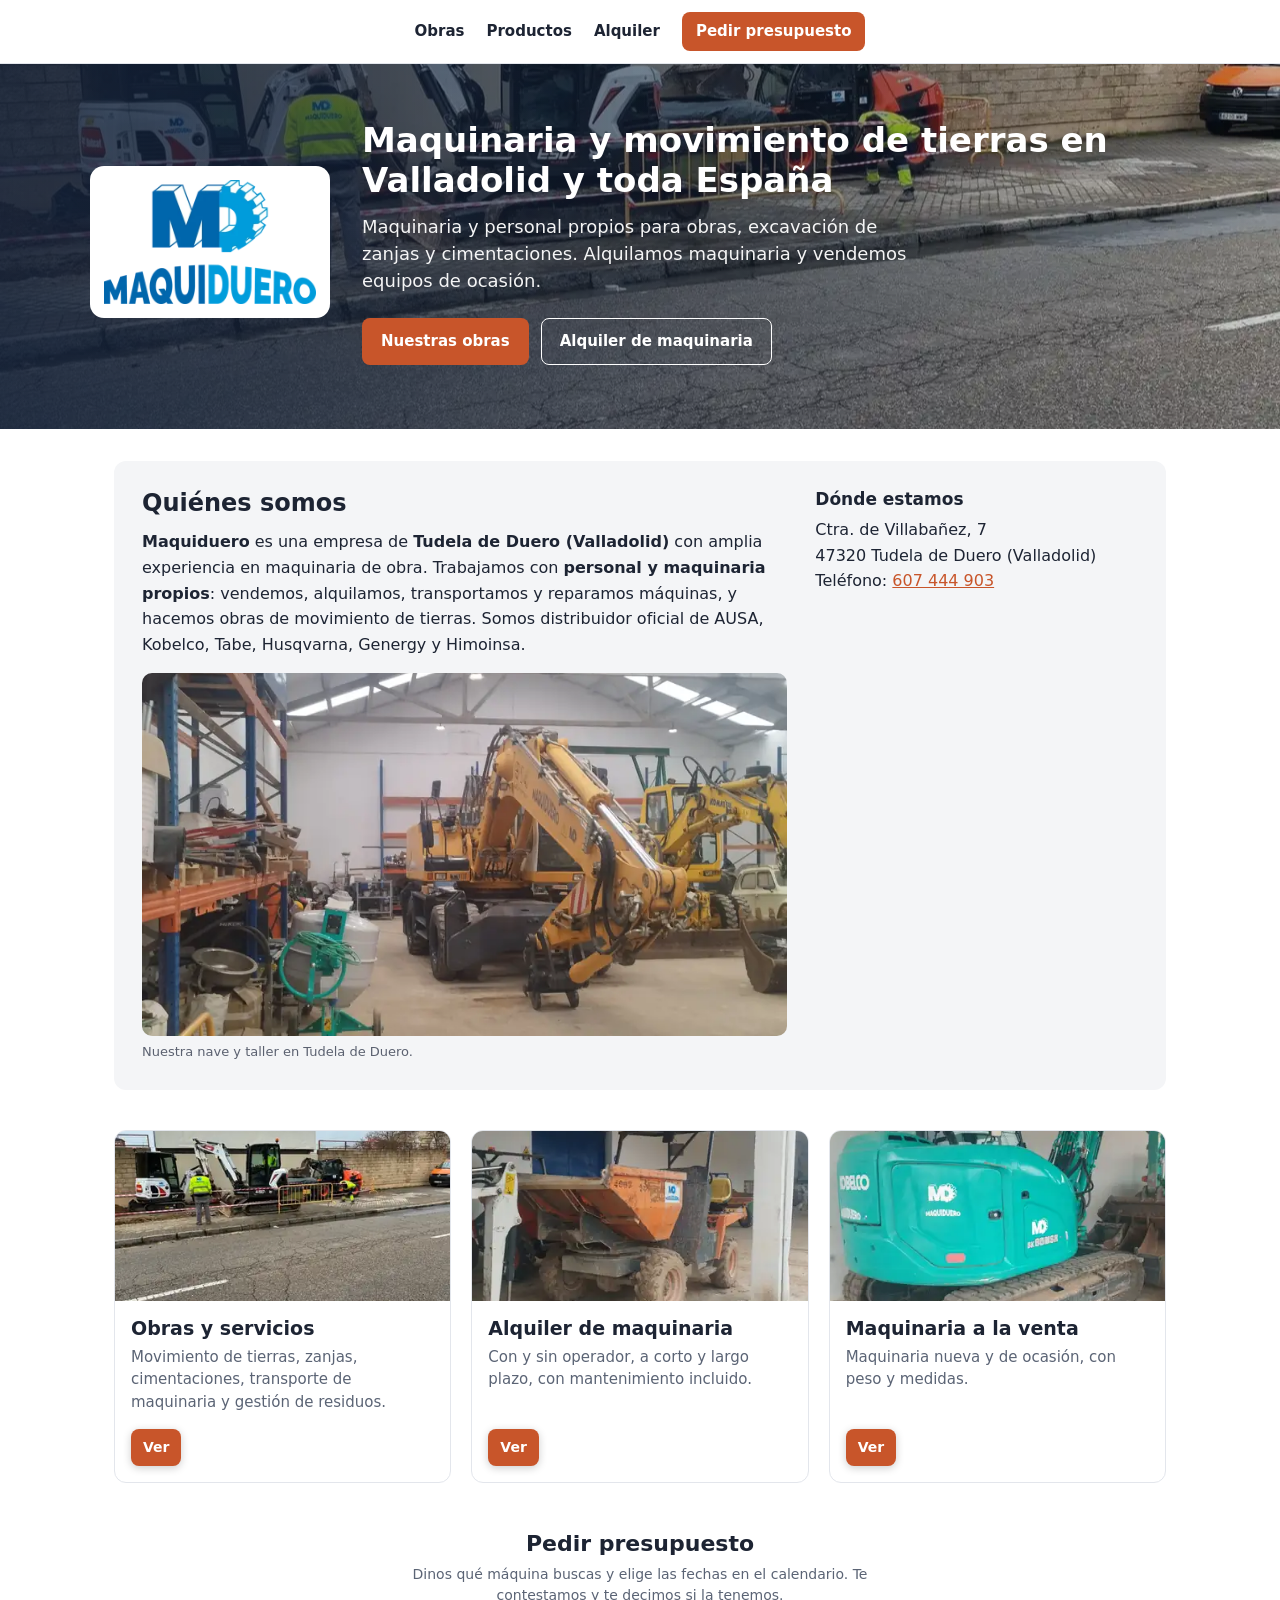
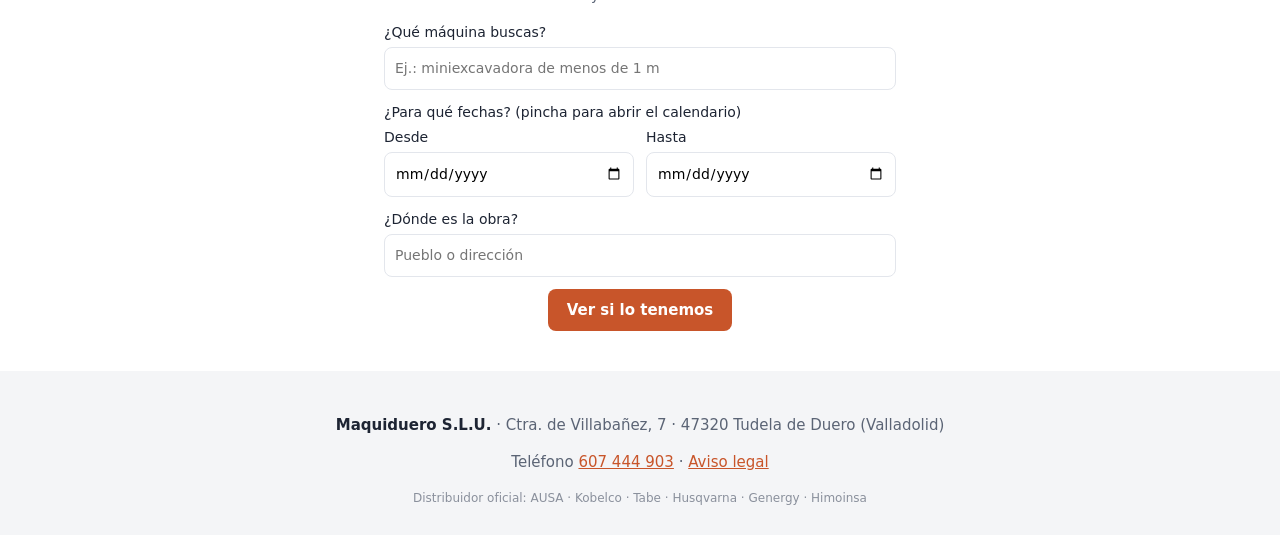
==== index.html @ a30c3bdc "Web de Maquiduero: catálogo, alquiler, obras y portada Sitio estático (HTML, CSS y JS sin compilar)." ====
<!DOCTYPE html>
<html lang="es">
<head>
<meta charset="UTF-8">
<meta name="viewport" content="width=device-width, initial-scale=1">
<title>Maquiduero | Maquinaria de obra en Tudela de Duero (Valladolid): venta, alquiler y obras</title>
<meta name="description" content="Maquiduero, en Tudela de Duero (Valladolid): venta y alquiler de maquinaria de obra, con o sin conductor, movimiento de tierras y transporte de maquinaria. Trabajamos en Valladolid y en toda España.">
<link rel="icon" href="img/favicon-64.png" type="image/png">
<link rel="apple-touch-icon" href="img/apple-touch-icon.png">
<link rel="stylesheet" href="css/estilos.css">
<style>
  body { margin: 0; background: #fff; }
  .pres-hero { background: linear-gradient(90deg, rgba(20,34,58,.88) 0%, rgba(20,34,58,.55) 55%, rgba(20,34,58,.2) 100%), url("img/obras/obra-maquiduero-2026-800.webp") center/cover; color: #fff; padding: 56px 24px 64px; }
  @media (min-width: 801px) { .pres-hero { background-image: linear-gradient(90deg, rgba(20,34,58,.88) 0%, rgba(20,34,58,.55) 55%, rgba(20,34,58,.2) 100%), url("img/obras/obra-maquiduero-2026.webp"); } }
  .pres-hero-inner { max-width: 1100px; margin: 0 auto; display: flex; flex-wrap: wrap; gap: 32px; align-items: center; }
  .pres-logo { width: 240px; height: auto; background: #fff; border-radius: 14px; padding: 14px; }
  .pres-texto { flex: 1; min-width: 280px; }
  .pres-texto h1 { font-size: 34px; line-height: 1.2; margin: 0 0 12px; }
  .pres-texto p { font-size: 18px; margin: 0 0 24px; max-width: 560px; opacity: .95; }
  .pres-botones { display: flex; flex-wrap: wrap; gap: 12px; }
  .pres-botones .btn-secundario { background: transparent; color: #fff; border-color: #fff; }
  .pres-tarjetas { max-width: 1100px; margin: 0 auto; padding: 40px 24px; display: grid; grid-template-columns: repeat(auto-fit, minmax(230px, 1fr)); gap: 20px; }
  .pres-tarjeta { display: flex; flex-direction: column; border: 1px solid #e3e6ec; border-radius: 12px; overflow: hidden; text-decoration: none; color: #1d2433; background: #fff; }
  .pres-tarjeta img { width: 100%; height: 170px; object-fit: cover; display: block; background: #eef0f3; }
  .pres-tarjeta .pt-cuerpo { padding: 16px; flex: 1; }
  .pres-tarjeta h2 { font-size: 19px; margin: 0 0 6px; }
  .pres-tarjeta p { margin: 0; color: #5b6475; font-size: 15px; }
  .pres-tarjeta:hover { border-color: #c8552a; }
  .pres-pie { background: #f4f5f7; padding: 28px 24px; text-align: center; color: #5b6475; font-size: 15px; }
  .pres-pie strong { color: #1d2433; }
  .barra-principal { position: sticky; top: 0; z-index: 20; background: #fff; border-bottom: 1px solid #e3e6ec; display: flex; flex-wrap: wrap; align-items: center; justify-content: center; gap: 6px 22px; padding: 12px 16px; }
  .barra-principal a { color: #1d2433; text-decoration: none; font-weight: 600; font-size: 15px; }
  .barra-principal a:hover { color: #c8552a; }
  .barra-principal a.pedir { background: #c8552a; color: #fff; padding: 8px 14px; border-radius: 8px; }
  .barra-principal a.pedir:hover { color: #fff; }
  .pres-tarjeta { position: relative; }
  .pres-tarjeta .pt-boton { position: static; order: 3; align-self: flex-start; margin: 0 16px 16px; background: #c8552a; color: #fff; font-weight: 700; font-size: 14px; padding: 8px 12px; border-radius: 8px; box-shadow: 0 2px 8px rgba(0,0,0,.2); }
  .grupo-desplegable { display: inline-block; }
  .grupo-desplegable summary { list-style: none; cursor: pointer; display: inline-block; font-weight: 700; font-size: 16px; padding: 10px 16px; border: 1px solid #e3e6ec; border-radius: 8px; background: #fff; }
  .grupo-desplegable summary::-webkit-details-marker { display: none; }
  .grupo-desplegable[open] summary { border-color: #c8552a; color: #c8552a; }
  .grupo-desplegable .botones { margin-top: 10px; }
  .pres-presupuesto { max-width: 560px; margin: 0 auto; padding: 8px 24px 40px; }
  .pres-presupuesto h2 { font-size: 22px; margin: 0 0 6px; text-align: center; }
  .pres-presupuesto .nota { text-align: center; color: #5b6475; margin: 0 0 16px; }
  .pres-presupuesto form { display: grid; gap: 12px; }
  .pres-presupuesto label { display: flex; flex-direction: column; gap: 4px; font-size: 14px; color: #1d2433; }
  .pres-presupuesto input, .pres-presupuesto textarea { padding: 10px; border: 1px solid #e3e6ec; border-radius: 8px; font: inherit; }
  .pres-presupuesto .botones { justify-content: center; }
  .pres-presupuesto .fechas { display: grid; grid-template-columns: 1fr 1fr; gap: 12px; border: 0; padding: 0; margin: 0; }
  .pres-presupuesto .fechas legend { font-size: 14px; color: #1d2433; padding: 0; margin-bottom: 4px; }
  .pres-presupuesto input[type="date"] { cursor: pointer; background: #fff; min-height: 44px; }
  .pres-presupuesto input[type="date"]:focus { outline: 2px solid #c8552a; outline-offset: 1px; }
  @media (max-width: 420px) { .pres-presupuesto .fechas { grid-template-columns: 1fr; } }
  @media (max-width: 600px) {
    .pres-hero { padding: 28px 16px 36px; }
    .pres-hero-inner { gap: 18px; flex-direction: column; align-items: flex-start; }
    .pres-logo { width: 170px; padding: 10px; }
    .pres-texto { min-width: 0; width: 100%; }
    .pres-texto h1 { font-size: 26px; }
    .pres-texto p { font-size: 16px; margin-bottom: 18px; }
    .pres-botones .btn { font-size: 14px; padding: 9px 12px; }
    .barra-principal { gap: 6px 14px; padding: 10px 12px; }
    .barra-principal a { font-size: 14px; }
    .pres-tarjetas { padding: 24px 16px; }
    .pres-presupuesto { padding: 8px 16px 32px; }
  }
  .pres-quienes { max-width: 1100px; margin: 0 auto; padding: 32px 24px 0; }
  .pres-quienes .caja-q { background: #f4f5f7; border-radius: 12px; padding: 28px; display: grid; grid-template-columns: 2fr 1fr; gap: 28px; align-items: start; }
  .pres-quienes h2 { margin: 0 0 12px; }
  .pres-quienes p { margin: 0 0 12px; line-height: 1.6; }
  .pres-quienes ul { margin: 0; padding-left: 20px; line-height: 1.8; }
  .pres-quienes h3 { margin: 0 0 8px; font-size: 17px; }
  .pres-quienes .nave-q { margin: 16px 0 0; }
  .pres-quienes .nave-q img { width: 100%; height: auto; aspect-ratio: 16/9; object-fit: cover; border-radius: 10px; display: block; }
  .pres-quienes .nave-q figcaption { font-size: 13px; color: #5b6170; margin-top: 6px; }
  @media (max-width: 760px) { .pres-quienes .caja-q { grid-template-columns: 1fr; padding: 20px; } .pres-quienes { padding: 24px 16px 0; } }
</style>
</head>
<body>
<nav class="barra-principal" aria-label="Menú principal">
  <a href="obras.html">Obras</a>
  <a href="productos.html">Productos</a>
  <a href="alquiler.html">Alquiler</a>
  <a class="pedir" href="#presupuesto">Pedir presupuesto</a>
</nav>

<section class="pres-hero">
  <div class="pres-hero-inner">
    <img class="pres-logo" src="img/logo-maquiduero-480.webp" fetchpriority="high" alt="Maquiduero" width="600" height="352">
    <div class="pres-texto">
      <h1>Maquinaria y movimiento de tierras en Valladolid y toda España</h1>
      <p>Maquinaria y personal propios para obras, excavación de zanjas y cimentaciones. Alquilamos maquinaria y vendemos equipos de ocasión.</p>
      <div class="pres-botones">
        <a class="btn btn-primario" href="obras.html">Nuestras obras</a>
        <a class="btn btn-secundario" href="alquiler.html">Alquiler de maquinaria</a>
      </div>
    </div>
  </div>
</section>

<section class="pres-quienes" id="quienes-somos">
  <div class="caja-q">
    <div>
      <h2>Quiénes somos</h2>
      <p><strong>Maquiduero</strong> es una empresa de <strong>Tudela de Duero (Valladolid)</strong> con amplia experiencia en maquinaria de obra. Trabajamos con <strong>personal y maquinaria propios</strong>: vendemos, alquilamos, transportamos y reparamos máquinas, y hacemos obras de movimiento de tierras. Somos distribuidor oficial de AUSA, Kobelco, Tabe, Husqvarna, Genergy y Himoinsa.</p>
      <figure class="nave-q"><img src="img/obras/nave-taller.webp" srcset="img/obras/nave-taller-400.webp 400w, img/obras/nave-taller-800.webp 800w" sizes="(max-width: 760px) 92vw, 640px" decoding="async" alt="Nave y taller de Maquiduero en Tudela de Duero" width="1200" height="1200" loading="lazy"><figcaption>Nuestra nave y taller en Tudela de Duero.</figcaption></figure>
    </div>
    <div>
      <h3>Dónde estamos</h3>
      <p>Ctra. de Villabañez, 7<br>47320 Tudela de Duero (Valladolid)<br>Teléfono: <a href="tel:+34607444903">607 444 903</a></p>
    </div>
  </div>
</section>

<section class="pres-tarjetas">
  <a class="pres-tarjeta" href="obras.html">
    <img src="img/obras/obra-maquiduero-2026.webp" srcset="img/obras/obra-maquiduero-2026-400.webp 400w, img/obras/obra-maquiduero-2026-800.webp 800w" sizes="(max-width: 760px) 92vw, 360px" decoding="async" alt="Obra de Maquiduero con excavadoras" loading="lazy">
    <span class="pt-boton">Ver</span>
    <div class="pt-cuerpo"><h2>Obras y servicios</h2><p>Movimiento de tierras, zanjas, cimentaciones, transporte de maquinaria y gestión de residuos.</p></div>
  </a>
  <a class="pres-tarjeta" href="alquiler.html">
    <img src="img/maquinas/ausa-dumper-alquiler.webp" srcset="img/maquinas/ausa-dumper-alquiler-400.webp 400w, img/maquinas/ausa-dumper-alquiler-800.webp 800w" sizes="(max-width: 760px) 92vw, 360px" decoding="async" alt="Dumper AUSA de alquiler en la nave de Maquiduero" loading="lazy">
    <span class="pt-boton">Ver</span>
    <div class="pt-cuerpo"><h2>Alquiler de maquinaria</h2><p>Con y sin operador, a corto y largo plazo, con mantenimiento incluido.</p></div>
  </a>
  <a class="pres-tarjeta" href="productos.html">
    <img src="img/maquinas/kobelco-sk85msr.webp" srcset="img/maquinas/kobelco-sk85msr-400.webp 400w, img/maquinas/kobelco-sk85msr-800.webp 800w" sizes="(max-width: 760px) 92vw, 360px" decoding="async" alt="Excavadora Kobelco SK85MSR a la venta" loading="lazy">
    <span class="pt-boton">Ver</span>
    <div class="pt-cuerpo"><h2>Maquinaria a la venta</h2><p>Maquinaria nueva y de ocasión, con peso y medidas.</p></div>
  </a>
</section>





<section class="pres-presupuesto" id="presupuesto">
  <h2>Pedir presupuesto</h2>
  <p class="nota">Dinos qué máquina buscas y elige las fechas en el calendario. Te contestamos y te decimos si la tenemos.</p>
  <form id="form-presupuesto-inicio">
    <label>¿Qué máquina buscas?<input name="maquina" placeholder="Ej.: miniexcavadora de menos de 1 m" required></label>
    <fieldset class="fechas">
      <legend>¿Para qué fechas? (pincha para abrir el calendario)</legend>
      <label>Desde<input type="date" name="desde" id="fecha-desde" required></label>
      <label>Hasta<input type="date" name="hasta" id="fecha-hasta" required></label>
    </fieldset>
    <label>¿Dónde es la obra?<input name="lugar" placeholder="Pueblo o dirección" required></label>
    <div class="botones"><button class="btn btn-primario" type="submit">Ver si lo tenemos</button></div>
  </form>
</section>
<script>
  (function () {
    var desde = document.getElementById("fecha-desde");
    var hasta = document.getElementById("fecha-hasta");
    function iso(f) { return f.getFullYear() + "-" + String(f.getMonth() + 1).padStart(2, "0") + "-" + String(f.getDate()).padStart(2, "0"); }
    function bonita(v) { var p = v.split("-"); return p[2] + "/" + p[1] + "/" + p[0]; }
    desde.min = iso(new Date());
    hasta.min = desde.min;
    // Pinchar en cualquier parte del campo abre el calendario (no solo en el icono).
    [desde, hasta].forEach(function (c) {
      c.addEventListener("click", function () { if (c.showPicker) { try { c.showPicker(); } catch (e) {} } });
    });
    desde.addEventListener("change", function () {
      hasta.min = desde.value || desde.min;
      if (hasta.value && hasta.value < desde.value) hasta.value = "";
      if (desde.value && !hasta.value && hasta.showPicker) { try { hasta.focus(); hasta.showPicker(); } catch (e) {} }
    });
    document.getElementById("form-presupuesto-inicio").addEventListener("submit", function (e) {
      e.preventDefault();
      var d = new FormData(e.target);
      var texto = [
        "Consulta de disponibilidad",
        "Máquina: " + d.get("maquina"),
        "Fechas: del " + bonita(d.get("desde")) + " al " + bonita(d.get("hasta")),
        "Lugar de la obra: " + d.get("lugar")
      ].join(String.fromCharCode(10));
      window.location.href = "mailto:robgarsanz@gmail.com?subject=" + encodeURIComponent("Consulta de disponibilidad") + "&body=" + encodeURIComponent(texto);
    });
  })();
</script>
<footer class="pres-pie">
  <p><strong>Maquiduero S.L.U.</strong> · Ctra. de Villabañez, 7 · 47320 Tudela de Duero (Valladolid)</p>
  <p>Teléfono <a href="tel:+34607444903">607 444 903</a> · <a href="legal.html">Aviso legal</a></p>
  <p class="marcas-pie" style="font-size:12px;color:#8a909c;margin:10px 0 0">Distribuidor oficial: AUSA · Kobelco · Tabe · Husqvarna · Genergy · Himoinsa</p>
</footer>

</body>
</html>
---- css/estilos.css ----
:root {
  --tinta: #1d2433;
  --suave: #5b6475;
  --linea: #e3e6ec;
  --acento: #c8552a;
  --fondo: #f4f5f7;
  --verde: #1f8a4c;
  --azul: #2563eb;
  --gris: #6b7280;
  --radio: 12px;
}
* { box-sizing: border-box; }
html { scroll-behavior: smooth; }
body { margin: 0; font-family: system-ui, -apple-system, "Segoe UI", Roboto, sans-serif; color: var(--tinta); background: #fff; line-height: 1.5; padding-bottom: 60px; }
a { color: var(--acento); }
h1, h2, h3 { line-height: 1.2; }

.aviso-borrador { background: #fff4d6; color: #6b4e00; font-size: 13px; text-align: center; padding: 6px 12px; border-bottom: 1px solid #f0d98a; }

.cabecera { position: sticky; top: 0; z-index: 5; display: flex; align-items: center; gap: 16px; padding: 12px 20px; background: #fff; border-bottom: 1px solid var(--linea); }
.logo { font-weight: 800; letter-spacing: .5px; font-size: 18px; color: var(--tinta); text-decoration: none; margin-right: auto; }
.menu a { margin-left: 14px; color: var(--tinta); text-decoration: none; font-size: 15px; }
.menu { display: none; }


.btn { display: inline-block; padding: 11px 18px; border-radius: 8px; font-weight: 600; font-size: 15px; text-decoration: none; border: 1px solid transparent; cursor: pointer; font-family: inherit; }
.btn-primario { background: var(--acento); color: #fff; }
.btn-secundario { background: #fff; color: var(--tinta); border-color: var(--linea); }
.botones { display: flex; flex-wrap: wrap; gap: 10px; }

.hero { padding: 40px 20px; background: var(--fondo); }
.hero h1 { font-size: 28px; margin: 0 0 12px; max-width: 760px; }
.hero p { color: var(--suave); font-size: 17px; max-width: 640px; margin: 0 0 20px; }

.marcas { display: flex; flex-wrap: wrap; gap: 8px 20px; padding: 14px 20px; border-bottom: 1px solid var(--linea); color: var(--suave); font-size: 14px; font-weight: 600; }
.marcas::before { content: "Distribuidor oficial:"; font-weight: 400; }

.seccion { padding: 32px 20px; }
.seccion h2 { font-size: 22px; margin: 0 0 12px; }
.fondo-suave { background: var(--fondo); }
.nota { color: var(--suave); font-size: 14px; }

.filtros { display: flex; flex-wrap: wrap; align-items: flex-end; gap: 12px 18px; margin: 16px 0; }
.filtros label { display: flex; flex-direction: column; font-size: 13px; color: var(--suave); gap: 4px; }
.filtros select { padding: 8px; border: 1px solid var(--linea); border-radius: 8px; font: inherit; color: var(--tinta); background: #fff; }
.chips { display: flex; flex-wrap: wrap; gap: 8px; }
.chip { border: 1px solid var(--linea); background: #fff; padding: 8px 14px; border-radius: 999px; font: inherit; font-size: 14px; cursor: pointer; }
.chip.activo { background: var(--tinta); color: #fff; border-color: var(--tinta); }
label.check { flex-direction: row !important; align-items: center; gap: 6px !important; }

.rejilla { display: grid; grid-template-columns: repeat(auto-fill, minmax(250px, 1fr)); gap: 16px; }
.tarjeta { border: 1px solid var(--linea); border-radius: var(--radio); overflow: hidden; display: flex; flex-direction: column; background: #fff; }
.foto { position: relative; height: 170px; background: #e6e8ec; display: flex; align-items: center; justify-content: center; color: #8a909c; font-size: 13px; }
.foto img { width: 100%; height: 100%; object-fit: cover; }
.estado { position: absolute; top: 10px; left: 10px; padding: 3px 9px; border-radius: 999px; font-size: 12px; font-weight: 700; color: #fff; }
.estado.disponible { background: var(--verde); }
.estado.alquilada { background: var(--azul); }
.estado.reservada { background: var(--gris); }
.ejemplo { position: absolute; bottom: 10px; right: 10px; background: #fff4d6; color: #6b4e00; font-size: 11px; padding: 2px 8px; border-radius: 999px; }
.cuerpo { padding: 14px; display: flex; flex-direction: column; gap: 8px; flex: 1; }
.etiqueta { font-size: 12px; color: var(--suave); text-transform: uppercase; letter-spacing: .4px; }
.tarjeta h3 { margin: 0; font-size: 17px; }
.precio { font-weight: 700; color: var(--verde); }
.datos { display: grid; grid-template-columns: 1fr 1fr; gap: 4px 12px; font-size: 13px; margin: 0; }
.datos dt { color: var(--suave); }
.datos dd { margin: 0; font-weight: 600; }
.pc { color: var(--gris); font-weight: 400; font-style: italic; }
.tarjeta .botones { margin-top: auto; }
.tarjeta .btn { flex: 1; text-align: center; font-size: 14px; padding: 9px 10px; }

.dos-columnas { display: grid; gap: 20px; }
.caja { background: #fff; border-radius: var(--radio); padding: 20px; border: 1px solid var(--linea); }
.caja h2 { margin-top: 0; }
#form-presupuesto label { display: block; font-size: 14px; margin-bottom: 10px; }
#form-presupuesto input:not([type=checkbox]), #form-presupuesto textarea { display: block; width: 100%; margin-top: 4px; padding: 10px; border: 1px solid var(--linea); border-radius: 8px; font: inherit; }
.mapa { background: var(--fondo); border-radius: 8px; height: 180px; display: flex; align-items: center; justify-content: center; color: var(--suave); font-size: 13px; text-align: center; padding: 10px; }

.pie { border-top: 1px solid var(--linea); padding: 14px 20px; color: var(--suave); font-size: 12px; text-align: center; }
.pie a { color: var(--suave); text-decoration: none; }
.pie a:hover { text-decoration: underline; }

.barra-movil { position: fixed; bottom: 0; left: 0; right: 0; z-index: 10; display: grid; grid-template-columns: 1fr 1fr 1fr; background: #fff; border-top: 1px solid var(--linea); box-shadow: 0 -4px 12px rgba(0,0,0,.06); }
.barra-movil a { text-align: center; padding: 15px 6px; text-decoration: none; font-weight: 700; font-size: 15px; color: var(--tinta); }
.barra-movil a.wa { color: var(--verde); }
.barra-movil a.presu { background: var(--acento); color: #fff; }

dialog#ficha { border: 0; border-radius: var(--radio); padding: 0; width: min(720px, 94vw); max-height: 90vh; }
dialog#ficha::backdrop { background: rgba(0,0,0,.5); }
#ficha-contenido { padding: 20px; }
#ficha .cerrar { position: sticky; top: 0; float: right; margin: 8px; width: 36px; height: 36px; border-radius: 50%; border: 1px solid var(--linea); background: #fff; font-size: 22px; cursor: pointer; }
#ficha table { width: 100%; border-collapse: collapse; font-size: 14px; margin: 10px 0 16px; }
#ficha th, #ficha td { text-align: left; padding: 7px 8px; border-bottom: 1px solid var(--linea); vertical-align: top; }
#ficha th { color: var(--suave); font-weight: 400; width: 45%; }
#ficha .galeria { display: grid; grid-template-columns: repeat(auto-fill, minmax(140px, 1fr)); gap: 8px; }
#ficha .galeria img, #ficha .galeria .foto { height: 110px; border-radius: 8px; }
#ficha details { border-bottom: 1px solid var(--linea); padding: 8px 0; }
#ficha summary { cursor: pointer; font-weight: 600; }

.oculto { display: none !important; }
.cabecera .btn-cabecera { display: none; }

@media (min-width: 820px) {
  body { padding-bottom: 0; }
  .barra-movil { display: none; }
  .menu, .cabecera .btn-cabecera { display: block; }
  .hero { padding: 64px 20px 56px; }
  .hero h1 { font-size: 40px; }
  .dos-columnas { grid-template-columns: 1fr 1fr; }
  .seccion, .hero, .marcas { padding-left: max(20px, calc((100vw - 1160px) / 2)); padding-right: max(20px, calc((100vw - 1160px) / 2)); }
}
.texto-largo { max-width: 820px; }
@media (min-width: 820px) { .seccion.texto-largo { padding-left: max(20px, calc((100vw - 820px) / 2)); padding-right: max(20px, calc((100vw - 820px) / 2)); max-width: none; } }

/* Menú principal (8 apartados) */
.cabecera { flex-wrap: wrap; }
.boton-menu { border: 1px solid var(--linea); background: #fff; border-radius: 8px; padding: 8px 14px; font: inherit; font-weight: 600; cursor: pointer; }
.menu.abierto { display: flex; flex-direction: column; width: 100%; order: 3; padding: 6px 0; }
.menu.abierto a { margin: 0; padding: 10px 2px; border-top: 1px solid var(--linea); }
.ancla { display: block; position: relative; top: -80px; visibility: hidden; }
.rejilla-marcas { display: grid; grid-template-columns: repeat(auto-fill, minmax(150px, 1fr)); gap: 12px; }
.marca { background: #fff; border: 1px solid var(--linea); border-radius: var(--radio); padding: 22px 10px; font: inherit; font-weight: 700; font-size: 16px; cursor: pointer; }
.marca:hover { border-color: var(--acento); color: var(--acento); }
@media (min-width: 820px) {
  .menu { display: flex; align-items: center; gap: 6px; }
  .cabecera { flex-wrap: nowrap; }
  .boton-menu { display: none; }
  .menu a { margin-left: 12px; font-size: 14px; }
}
@media (min-width: 820px) and (max-width: 1100px) {
  .cabecera .btn-cabecera { display: none; }
}

/* Productos con submenú (Ocasión y Alquiler dentro de Productos) */
.menu-grupo { position: relative; display: flex; align-items: center; }
.menu-grupo > a { margin-left: 14px; }
.submenu { display: none; position: absolute; top: 100%; left: 0; min-width: 170px; background: #fff; border: 1px solid var(--linea); border-radius: 8px; padding: 6px; flex-direction: column; box-shadow: 0 6px 16px rgba(0,0,0,.08); z-index: 10; }
.submenu a { margin: 0; padding: 8px 10px; display: block; }
.menu-grupo:hover .submenu, .menu-grupo:focus-within .submenu { display: flex; }
.menu.abierto .menu-grupo { display: block; }
.menu.abierto .submenu { display: flex; position: static; border: 0; box-shadow: none; padding: 0 0 0 14px; min-width: 0; }

/* Características al pasar por encima de la foto (panel lateral) */
.tarjeta { position: relative; }
.foto { position: relative; }
.caracteristicas { display: none; position: absolute; top: 0; left: calc(100% + 12px); width: 280px; background: #fff; border: 1px solid #e3e6ec; border-radius: 10px; padding: 14px; box-shadow: 0 8px 22px rgba(0,0,0,.12); z-index: 30; text-align: left; font-size: 14px; color: #1d2433; }
.caracteristicas strong { display: block; margin-bottom: 8px; }
.caracteristicas dl { display: grid; grid-template-columns: auto 1fr; gap: 6px 10px; margin: 0; }
.caracteristicas dt { color: #5b6475; }
.caracteristicas dd { margin: 0; }
.foto:hover .caracteristicas { display: block; }
@media (max-width: 900px) { .caracteristicas { display: none !important; } }

/* Bloque de movimiento de tierras (Trabajos realizados) */
.tierras { background: #f4f5f7; border-radius: 12px; padding: 24px; margin-bottom: 28px; }
.tierras-cabecera h3 { font-size: 20px; margin: 0 0 6px; }
.tierras-cabecera p { margin: 0 0 18px; color: #5b6475; max-width: 680px; }
.tierras-lista { display: grid; grid-template-columns: repeat(auto-fit, minmax(220px, 1fr)); gap: 14px; }
.tierras-item { background: #fff; border-left: 4px solid #c8552a; border-radius: 8px; padding: 14px 16px; display: flex; flex-direction: column; gap: 6px; }
.tierras-item strong { font-size: 15px; }
.tierras-item span { font-size: 14px; color: #5b6475; line-height: 1.5; }

/* Fechas del formulario de presupuesto: dos calendarios lado a lado */
.fechas { display: grid; grid-template-columns: 1fr 1fr; gap: 12px; border: 0; padding: 0; margin: 0; min-width: 0; }
.fechas legend { padding: 0; margin-bottom: 4px; font-size: 14px; }
input[type="date"] { cursor: pointer; min-height: 44px; }
@media (max-width: 420px) { .fechas { grid-template-columns: 1fr; } }
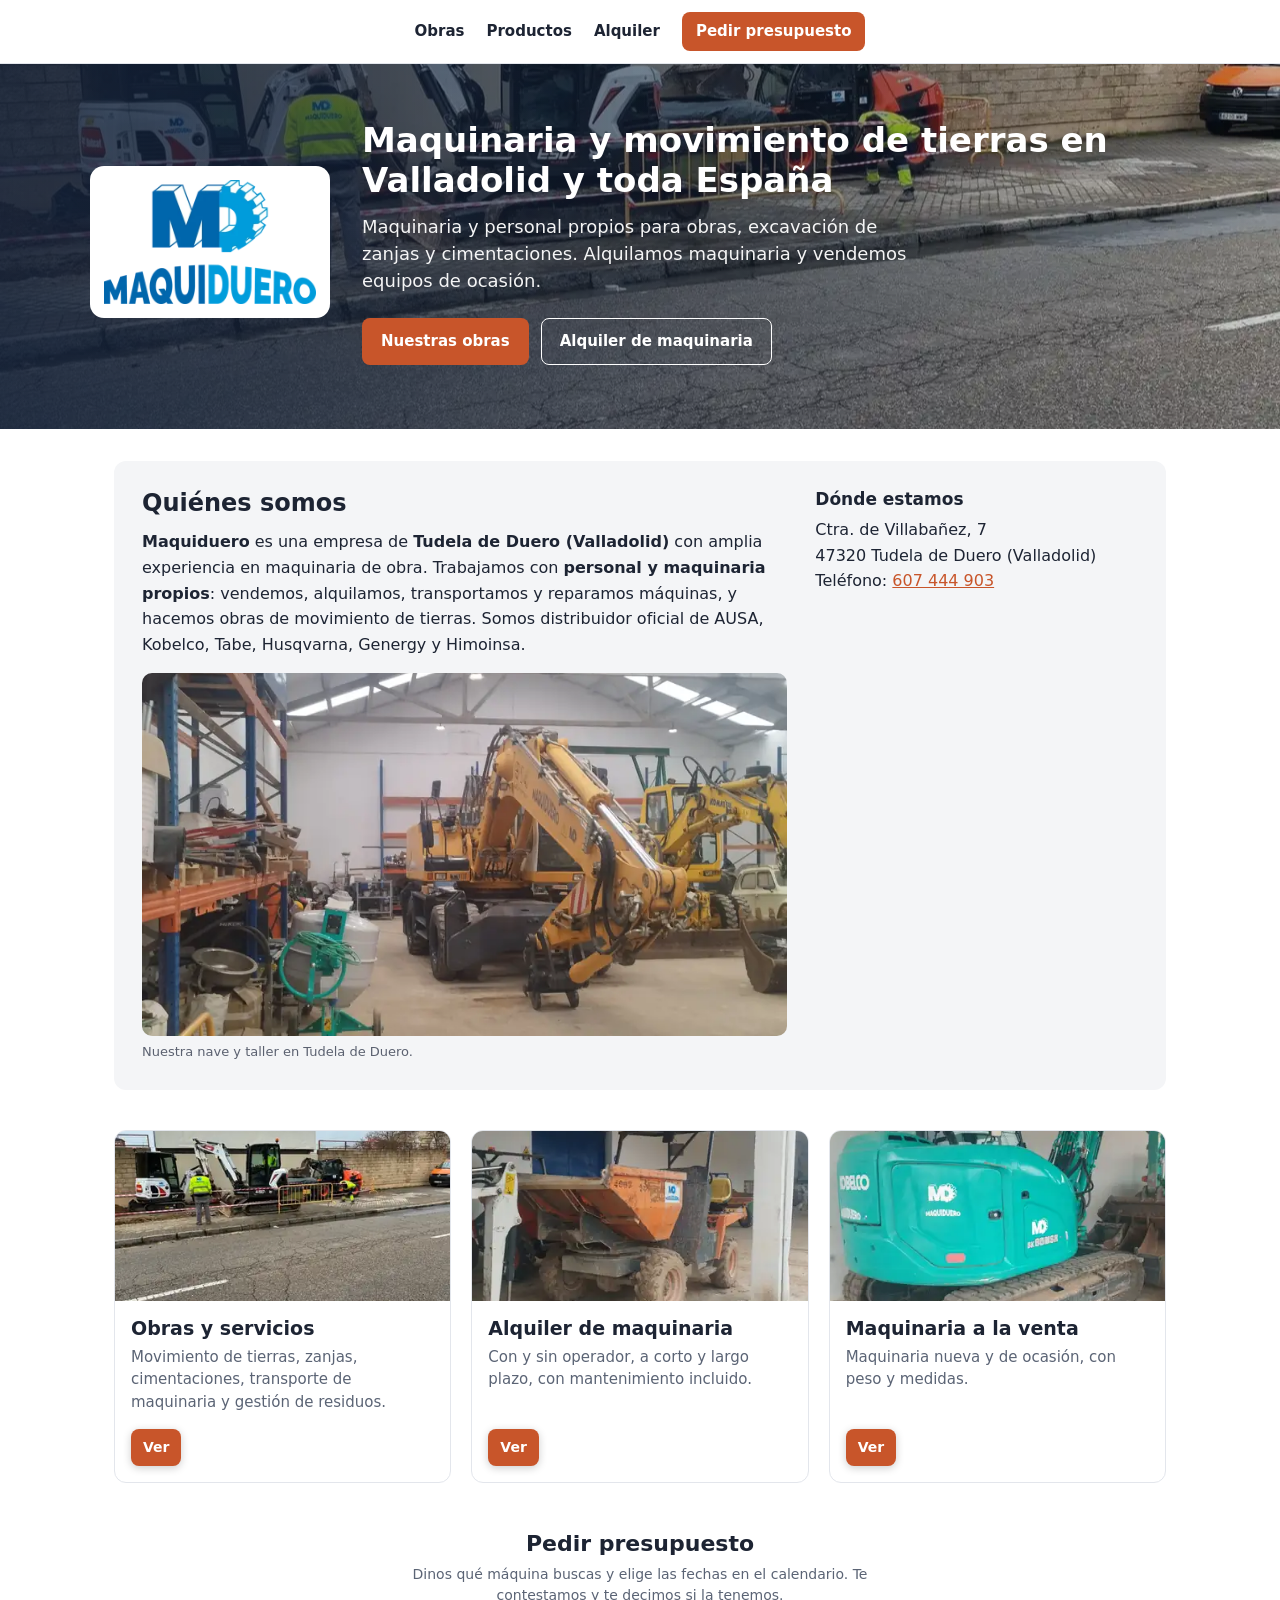
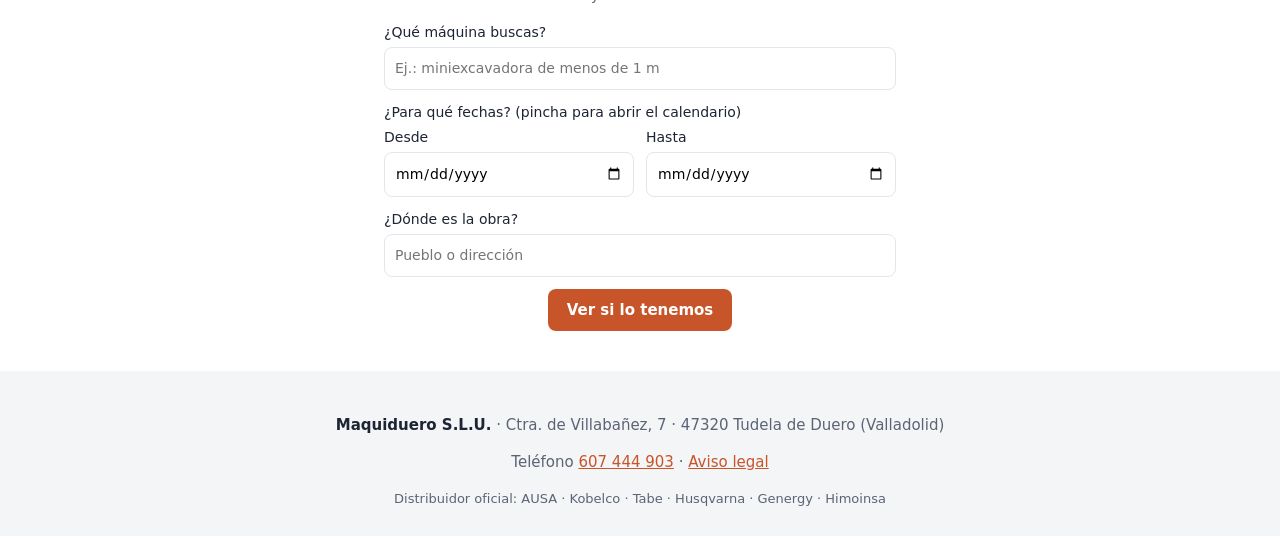
==== commit 85802444: "Adapta la web al móvil: fichas por capas, catálogo compacto, desplegables en textos largos - Fichas " ====
--- a/index.html
+++ b/index.html
@@ -1,189 +1,189 @@
-<!DOCTYPE html>
-<html lang="es">
-<head>
-<meta charset="UTF-8">
-<meta name="viewport" content="width=device-width, initial-scale=1">
-<title>Maquiduero | Maquinaria de obra en Tudela de Duero (Valladolid): venta, alquiler y obras</title>
-<meta name="description" content="Maquiduero, en Tudela de Duero (Valladolid): venta y alquiler de maquinaria de obra, con o sin conductor, movimiento de tierras y transporte de maquinaria. Trabajamos en Valladolid y en toda España.">
-<link rel="icon" href="img/favicon-64.png" type="image/png">
-<link rel="apple-touch-icon" href="img/apple-touch-icon.png">
-<link rel="stylesheet" href="css/estilos.css">
-<style>
-  body { margin: 0; background: #fff; }
-  .pres-hero { background: linear-gradient(90deg, rgba(20,34,58,.88) 0%, rgba(20,34,58,.55) 55%, rgba(20,34,58,.2) 100%), url("img/obras/obra-maquiduero-2026-800.webp") center/cover; color: #fff; padding: 56px 24px 64px; }
-  @media (min-width: 801px) { .pres-hero { background-image: linear-gradient(90deg, rgba(20,34,58,.88) 0%, rgba(20,34,58,.55) 55%, rgba(20,34,58,.2) 100%), url("img/obras/obra-maquiduero-2026.webp"); } }
-  .pres-hero-inner { max-width: 1100px; margin: 0 auto; display: flex; flex-wrap: wrap; gap: 32px; align-items: center; }
-  .pres-logo { width: 240px; height: auto; background: #fff; border-radius: 14px; padding: 14px; }
-  .pres-texto { flex: 1; min-width: 280px; }
-  .pres-texto h1 { font-size: 34px; line-height: 1.2; margin: 0 0 12px; }
-  .pres-texto p { font-size: 18px; margin: 0 0 24px; max-width: 560px; opacity: .95; }
-  .pres-botones { display: flex; flex-wrap: wrap; gap: 12px; }
-  .pres-botones .btn-secundario { background: transparent; color: #fff; border-color: #fff; }
-  .pres-tarjetas { max-width: 1100px; margin: 0 auto; padding: 40px 24px; display: grid; grid-template-columns: repeat(auto-fit, minmax(230px, 1fr)); gap: 20px; }
-  .pres-tarjeta { display: flex; flex-direction: column; border: 1px solid #e3e6ec; border-radius: 12px; overflow: hidden; text-decoration: none; color: #1d2433; background: #fff; }
-  .pres-tarjeta img { width: 100%; height: 170px; object-fit: cover; display: block; background: #eef0f3; }
-  .pres-tarjeta .pt-cuerpo { padding: 16px; flex: 1; }
-  .pres-tarjeta h2 { font-size: 19px; margin: 0 0 6px; }
-  .pres-tarjeta p { margin: 0; color: #5b6475; font-size: 15px; }
-  .pres-tarjeta:hover { border-color: #c8552a; }
-  .pres-pie { background: #f4f5f7; padding: 28px 24px; text-align: center; color: #5b6475; font-size: 15px; }
-  .pres-pie strong { color: #1d2433; }
-  .barra-principal { position: sticky; top: 0; z-index: 20; background: #fff; border-bottom: 1px solid #e3e6ec; display: flex; flex-wrap: wrap; align-items: center; justify-content: center; gap: 6px 22px; padding: 12px 16px; }
-  .barra-principal a { color: #1d2433; text-decoration: none; font-weight: 600; font-size: 15px; }
-  .barra-principal a:hover { color: #c8552a; }
-  .barra-principal a.pedir { background: #c8552a; color: #fff; padding: 8px 14px; border-radius: 8px; }
-  .barra-principal a.pedir:hover { color: #fff; }
-  .pres-tarjeta { position: relative; }
-  .pres-tarjeta .pt-boton { position: static; order: 3; align-self: flex-start; margin: 0 16px 16px; background: #c8552a; color: #fff; font-weight: 700; font-size: 14px; padding: 8px 12px; border-radius: 8px; box-shadow: 0 2px 8px rgba(0,0,0,.2); }
-  .grupo-desplegable { display: inline-block; }
-  .grupo-desplegable summary { list-style: none; cursor: pointer; display: inline-block; font-weight: 700; font-size: 16px; padding: 10px 16px; border: 1px solid #e3e6ec; border-radius: 8px; background: #fff; }
-  .grupo-desplegable summary::-webkit-details-marker { display: none; }
-  .grupo-desplegable[open] summary { border-color: #c8552a; color: #c8552a; }
-  .grupo-desplegable .botones { margin-top: 10px; }
-  .pres-presupuesto { max-width: 560px; margin: 0 auto; padding: 8px 24px 40px; }
-  .pres-presupuesto h2 { font-size: 22px; margin: 0 0 6px; text-align: center; }
-  .pres-presupuesto .nota { text-align: center; color: #5b6475; margin: 0 0 16px; }
-  .pres-presupuesto form { display: grid; gap: 12px; }
-  .pres-presupuesto label { display: flex; flex-direction: column; gap: 4px; font-size: 14px; color: #1d2433; }
-  .pres-presupuesto input, .pres-presupuesto textarea { padding: 10px; border: 1px solid #e3e6ec; border-radius: 8px; font: inherit; }
-  .pres-presupuesto .botones { justify-content: center; }
-  .pres-presupuesto .fechas { display: grid; grid-template-columns: 1fr 1fr; gap: 12px; border: 0; padding: 0; margin: 0; }
-  .pres-presupuesto .fechas legend { font-size: 14px; color: #1d2433; padding: 0; margin-bottom: 4px; }
-  .pres-presupuesto input[type="date"] { cursor: pointer; background: #fff; min-height: 44px; }
-  .pres-presupuesto input[type="date"]:focus { outline: 2px solid #c8552a; outline-offset: 1px; }
-  @media (max-width: 420px) { .pres-presupuesto .fechas { grid-template-columns: 1fr; } }
-  @media (max-width: 600px) {
-    .pres-hero { padding: 28px 16px 36px; }
-    .pres-hero-inner { gap: 18px; flex-direction: column; align-items: flex-start; }
-    .pres-logo { width: 170px; padding: 10px; }
-    .pres-texto { min-width: 0; width: 100%; }
-    .pres-texto h1 { font-size: 26px; }
-    .pres-texto p { font-size: 16px; margin-bottom: 18px; }
-    .pres-botones .btn { font-size: 14px; padding: 9px 12px; }
-    .barra-principal { gap: 6px 14px; padding: 10px 12px; }
-    .barra-principal a { font-size: 14px; }
-    .pres-tarjetas { padding: 24px 16px; }
-    .pres-presupuesto { padding: 8px 16px 32px; }
-  }
-  .pres-quienes { max-width: 1100px; margin: 0 auto; padding: 32px 24px 0; }
-  .pres-quienes .caja-q { background: #f4f5f7; border-radius: 12px; padding: 28px; display: grid; grid-template-columns: 2fr 1fr; gap: 28px; align-items: start; }
-  .pres-quienes h2 { margin: 0 0 12px; }
-  .pres-quienes p { margin: 0 0 12px; line-height: 1.6; }
-  .pres-quienes ul { margin: 0; padding-left: 20px; line-height: 1.8; }
-  .pres-quienes h3 { margin: 0 0 8px; font-size: 17px; }
-  .pres-quienes .nave-q { margin: 16px 0 0; }
-  .pres-quienes .nave-q img { width: 100%; height: auto; aspect-ratio: 16/9; object-fit: cover; border-radius: 10px; display: block; }
-  .pres-quienes .nave-q figcaption { font-size: 13px; color: #5b6170; margin-top: 6px; }
-  @media (max-width: 760px) { .pres-quienes .caja-q { grid-template-columns: 1fr; padding: 20px; } .pres-quienes { padding: 24px 16px 0; } }
-</style>
-</head>
-<body>
-<nav class="barra-principal" aria-label="Menú principal">
-  <a href="obras.html">Obras</a>
-  <a href="productos.html">Productos</a>
-  <a href="alquiler.html">Alquiler</a>
-  <a class="pedir" href="#presupuesto">Pedir presupuesto</a>
-</nav>
-
-<section class="pres-hero">
-  <div class="pres-hero-inner">
-    <img class="pres-logo" src="img/logo-maquiduero-480.webp" fetchpriority="high" alt="Maquiduero" width="600" height="352">
-    <div class="pres-texto">
-      <h1>Maquinaria y movimiento de tierras en Valladolid y toda España</h1>
-      <p>Maquinaria y personal propios para obras, excavación de zanjas y cimentaciones. Alquilamos maquinaria y vendemos equipos de ocasión.</p>
-      <div class="pres-botones">
-        <a class="btn btn-primario" href="obras.html">Nuestras obras</a>
-        <a class="btn btn-secundario" href="alquiler.html">Alquiler de maquinaria</a>
-      </div>
-    </div>
-  </div>
-</section>
-
-<section class="pres-quienes" id="quienes-somos">
-  <div class="caja-q">
-    <div>
-      <h2>Quiénes somos</h2>
-      <p><strong>Maquiduero</strong> es una empresa de <strong>Tudela de Duero (Valladolid)</strong> con amplia experiencia en maquinaria de obra. Trabajamos con <strong>personal y maquinaria propios</strong>: vendemos, alquilamos, transportamos y reparamos máquinas, y hacemos obras de movimiento de tierras. Somos distribuidor oficial de AUSA, Kobelco, Tabe, Husqvarna, Genergy y Himoinsa.</p>
-      <figure class="nave-q"><img src="img/obras/nave-taller.webp" srcset="img/obras/nave-taller-400.webp 400w, img/obras/nave-taller-800.webp 800w" sizes="(max-width: 760px) 92vw, 640px" decoding="async" alt="Nave y taller de Maquiduero en Tudela de Duero" width="1200" height="1200" loading="lazy"><figcaption>Nuestra nave y taller en Tudela de Duero.</figcaption></figure>
-    </div>
-    <div>
-      <h3>Dónde estamos</h3>
-      <p>Ctra. de Villabañez, 7<br>47320 Tudela de Duero (Valladolid)<br>Teléfono: <a href="tel:+34607444903">607 444 903</a></p>
-    </div>
-  </div>
-</section>
-
-<section class="pres-tarjetas">
-  <a class="pres-tarjeta" href="obras.html">
-    <img src="img/obras/obra-maquiduero-2026.webp" srcset="img/obras/obra-maquiduero-2026-400.webp 400w, img/obras/obra-maquiduero-2026-800.webp 800w" sizes="(max-width: 760px) 92vw, 360px" decoding="async" alt="Obra de Maquiduero con excavadoras" loading="lazy">
-    <span class="pt-boton">Ver</span>
-    <div class="pt-cuerpo"><h2>Obras y servicios</h2><p>Movimiento de tierras, zanjas, cimentaciones, transporte de maquinaria y gestión de residuos.</p></div>
-  </a>
-  <a class="pres-tarjeta" href="alquiler.html">
-    <img src="img/maquinas/ausa-dumper-alquiler.webp" srcset="img/maquinas/ausa-dumper-alquiler-400.webp 400w, img/maquinas/ausa-dumper-alquiler-800.webp 800w" sizes="(max-width: 760px) 92vw, 360px" decoding="async" alt="Dumper AUSA de alquiler en la nave de Maquiduero" loading="lazy">
-    <span class="pt-boton">Ver</span>
-    <div class="pt-cuerpo"><h2>Alquiler de maquinaria</h2><p>Con y sin operador, a corto y largo plazo, con mantenimiento incluido.</p></div>
-  </a>
-  <a class="pres-tarjeta" href="productos.html">
-    <img src="img/maquinas/kobelco-sk85msr.webp" srcset="img/maquinas/kobelco-sk85msr-400.webp 400w, img/maquinas/kobelco-sk85msr-800.webp 800w" sizes="(max-width: 760px) 92vw, 360px" decoding="async" alt="Excavadora Kobelco SK85MSR a la venta" loading="lazy">
-    <span class="pt-boton">Ver</span>
-    <div class="pt-cuerpo"><h2>Maquinaria a la venta</h2><p>Maquinaria nueva y de ocasión, con peso y medidas.</p></div>
-  </a>
-</section>
-
-
-
-
-
-<section class="pres-presupuesto" id="presupuesto">
-  <h2>Pedir presupuesto</h2>
-  <p class="nota">Dinos qué máquina buscas y elige las fechas en el calendario. Te contestamos y te decimos si la tenemos.</p>
-  <form id="form-presupuesto-inicio">
-    <label>¿Qué máquina buscas?<input name="maquina" placeholder="Ej.: miniexcavadora de menos de 1 m" required></label>
-    <fieldset class="fechas">
-      <legend>¿Para qué fechas? (pincha para abrir el calendario)</legend>
-      <label>Desde<input type="date" name="desde" id="fecha-desde" required></label>
-      <label>Hasta<input type="date" name="hasta" id="fecha-hasta" required></label>
-    </fieldset>
-    <label>¿Dónde es la obra?<input name="lugar" placeholder="Pueblo o dirección" required></label>
-    <div class="botones"><button class="btn btn-primario" type="submit">Ver si lo tenemos</button></div>
-  </form>
-</section>
-<script>
-  (function () {
-    var desde = document.getElementById("fecha-desde");
-    var hasta = document.getElementById("fecha-hasta");
-    function iso(f) { return f.getFullYear() + "-" + String(f.getMonth() + 1).padStart(2, "0") + "-" + String(f.getDate()).padStart(2, "0"); }
-    function bonita(v) { var p = v.split("-"); return p[2] + "/" + p[1] + "/" + p[0]; }
-    desde.min = iso(new Date());
-    hasta.min = desde.min;
-    // Pinchar en cualquier parte del campo abre el calendario (no solo en el icono).
-    [desde, hasta].forEach(function (c) {
-      c.addEventListener("click", function () { if (c.showPicker) { try { c.showPicker(); } catch (e) {} } });
-    });
-    desde.addEventListener("change", function () {
-      hasta.min = desde.value || desde.min;
-      if (hasta.value && hasta.value < desde.value) hasta.value = "";
-      if (desde.value && !hasta.value && hasta.showPicker) { try { hasta.focus(); hasta.showPicker(); } catch (e) {} }
-    });
-    document.getElementById("form-presupuesto-inicio").addEventListener("submit", function (e) {
-      e.preventDefault();
-      var d = new FormData(e.target);
-      var texto = [
-        "Consulta de disponibilidad",
-        "Máquina: " + d.get("maquina"),
-        "Fechas: del " + bonita(d.get("desde")) + " al " + bonita(d.get("hasta")),
-        "Lugar de la obra: " + d.get("lugar")
-      ].join(String.fromCharCode(10));
-      window.location.href = "mailto:robgarsanz@gmail.com?subject=" + encodeURIComponent("Consulta de disponibilidad") + "&body=" + encodeURIComponent(texto);
-    });
-  })();
-</script>
-<footer class="pres-pie">
-  <p><strong>Maquiduero S.L.U.</strong> · Ctra. de Villabañez, 7 · 47320 Tudela de Duero (Valladolid)</p>
-  <p>Teléfono <a href="tel:+34607444903">607 444 903</a> · <a href="legal.html">Aviso legal</a></p>
-  <p class="marcas-pie" style="font-size:12px;color:#8a909c;margin:10px 0 0">Distribuidor oficial: AUSA · Kobelco · Tabe · Husqvarna · Genergy · Himoinsa</p>
-</footer>
-
-</body>
-</html>
+<!DOCTYPE html>
+<html lang="es">
+<head>
+<meta charset="UTF-8">
+<meta name="viewport" content="width=device-width, initial-scale=1">
+<title>Maquiduero | Maquinaria de obra en Tudela de Duero (Valladolid): venta, alquiler y obras</title>
+<meta name="description" content="Maquiduero, en Tudela de Duero (Valladolid): venta y alquiler de maquinaria de obra, con o sin conductor, movimiento de tierras y transporte de maquinaria. Trabajamos en Valladolid y en toda España.">
+<link rel="icon" href="img/favicon-64.png" type="image/png">
+<link rel="apple-touch-icon" href="img/apple-touch-icon.png">
+<link rel="stylesheet" href="css/estilos.css">
+<style>
+  body { margin: 0; background: #fff; }
+  .pres-hero { background: linear-gradient(90deg, rgba(20,34,58,.88) 0%, rgba(20,34,58,.55) 55%, rgba(20,34,58,.2) 100%), url("img/obras/obra-maquiduero-2026-800.webp") center/cover; color: #fff; padding: 56px 24px 64px; }
+  @media (min-width: 801px) { .pres-hero { background-image: linear-gradient(90deg, rgba(20,34,58,.88) 0%, rgba(20,34,58,.55) 55%, rgba(20,34,58,.2) 100%), url("img/obras/obra-maquiduero-2026.webp"); } }
+  .pres-hero-inner { max-width: 1100px; margin: 0 auto; display: flex; flex-wrap: wrap; gap: 32px; align-items: center; }
+  .pres-logo { width: 240px; height: auto; background: #fff; border-radius: 14px; padding: 14px; }
+  .pres-texto { flex: 1; min-width: 280px; }
+  .pres-texto h1 { font-size: 34px; line-height: 1.2; margin: 0 0 12px; }
+  .pres-texto p { font-size: 18px; margin: 0 0 24px; max-width: 560px; opacity: .95; }
+  .pres-botones { display: flex; flex-wrap: wrap; gap: 12px; }
+  .pres-botones .btn-secundario { background: transparent; color: #fff; border-color: #fff; }
+  .pres-tarjetas { max-width: 1100px; margin: 0 auto; padding: 40px 24px; display: grid; grid-template-columns: repeat(auto-fit, minmax(230px, 1fr)); gap: 20px; }
+  .pres-tarjeta { display: flex; flex-direction: column; border: 1px solid #e3e6ec; border-radius: 12px; overflow: hidden; text-decoration: none; color: #1d2433; background: #fff; }
+  .pres-tarjeta img { width: 100%; height: 170px; object-fit: cover; display: block; background: #eef0f3; }
+  .pres-tarjeta .pt-cuerpo { padding: 16px; flex: 1; }
+  .pres-tarjeta h2 { font-size: 19px; margin: 0 0 6px; }
+  .pres-tarjeta p { margin: 0; color: #5b6475; font-size: 15px; }
+  .pres-tarjeta:hover { border-color: #c8552a; }
+  .pres-pie { background: #f4f5f7; padding: 28px 24px; text-align: center; color: #5b6475; font-size: 15px; }
+  .pres-pie strong { color: #1d2433; }
+  .barra-principal { position: sticky; top: 0; z-index: 20; background: #fff; border-bottom: 1px solid #e3e6ec; display: flex; flex-wrap: wrap; align-items: center; justify-content: center; gap: 6px 22px; padding: 12px 16px; }
+  .barra-principal a { color: #1d2433; text-decoration: none; font-weight: 600; font-size: 15px; }
+  .barra-principal a:hover { color: #c8552a; }
+  .barra-principal a.pedir { background: #c8552a; color: #fff; padding: 8px 14px; border-radius: 8px; }
+  .barra-principal a.pedir:hover { color: #fff; }
+  .pres-tarjeta { position: relative; }
+  .pres-tarjeta .pt-boton { position: static; order: 3; align-self: flex-start; margin: 0 16px 16px; background: #c8552a; color: #fff; font-weight: 700; font-size: 14px; padding: 8px 12px; border-radius: 8px; box-shadow: 0 2px 8px rgba(0,0,0,.2); }
+  .grupo-desplegable { display: inline-block; }
+  .grupo-desplegable summary { list-style: none; cursor: pointer; display: inline-block; font-weight: 700; font-size: 16px; padding: 10px 16px; border: 1px solid #e3e6ec; border-radius: 8px; background: #fff; }
+  .grupo-desplegable summary::-webkit-details-marker { display: none; }
+  .grupo-desplegable[open] summary { border-color: #c8552a; color: #c8552a; }
+  .grupo-desplegable .botones { margin-top: 10px; }
+  .pres-presupuesto { max-width: 560px; margin: 0 auto; padding: 8px 24px 40px; }
+  .pres-presupuesto h2 { font-size: 22px; margin: 0 0 6px; text-align: center; }
+  .pres-presupuesto .nota { text-align: center; color: #5b6475; margin: 0 0 16px; }
+  .pres-presupuesto form { display: grid; gap: 12px; }
+  .pres-presupuesto label { display: flex; flex-direction: column; gap: 4px; font-size: 14px; color: #1d2433; }
+  .pres-presupuesto input, .pres-presupuesto textarea { padding: 10px; border: 1px solid #e3e6ec; border-radius: 8px; font: inherit; }
+  .pres-presupuesto .botones { justify-content: center; }
+  .pres-presupuesto .fechas { display: grid; grid-template-columns: 1fr 1fr; gap: 12px; border: 0; padding: 0; margin: 0; }
+  .pres-presupuesto .fechas legend { font-size: 14px; color: #1d2433; padding: 0; margin-bottom: 4px; }
+  .pres-presupuesto input[type="date"] { cursor: pointer; background: #fff; min-height: 44px; }
+  .pres-presupuesto input[type="date"]:focus { outline: 2px solid #c8552a; outline-offset: 1px; }
+  @media (max-width: 420px) { .pres-presupuesto .fechas { grid-template-columns: 1fr; } }
+  @media (max-width: 600px) {
+    .pres-hero { padding: 28px 16px 36px; }
+    .pres-hero-inner { gap: 18px; flex-direction: column; align-items: flex-start; }
+    .pres-logo { width: 170px; padding: 10px; }
+    .pres-texto { min-width: 0; width: 100%; }
+    .pres-texto h1 { font-size: 26px; }
+    .pres-texto p { font-size: 16px; margin-bottom: 18px; }
+    .pres-botones .btn { font-size: 14px; padding: 9px 12px; }
+    .barra-principal { gap: 6px 14px; padding: 10px 12px; }
+    .barra-principal a { font-size: 14px; }
+    .pres-tarjetas { padding: 24px 16px; }
+    .pres-presupuesto { padding: 8px 16px 32px; }
+  }
+  .pres-quienes { max-width: 1100px; margin: 0 auto; padding: 32px 24px 0; }
+  .pres-quienes .caja-q { background: #f4f5f7; border-radius: 12px; padding: 28px; display: grid; grid-template-columns: 2fr 1fr; gap: 28px; align-items: start; }
+  .pres-quienes h2 { margin: 0 0 12px; }
+  .pres-quienes p { margin: 0 0 12px; line-height: 1.6; }
+  .pres-quienes ul { margin: 0; padding-left: 20px; line-height: 1.8; }
+  .pres-quienes h3 { margin: 0 0 8px; font-size: 17px; }
+  .pres-quienes .nave-q { margin: 16px 0 0; }
+  .pres-quienes .nave-q img { width: 100%; height: auto; aspect-ratio: 16/9; object-fit: cover; border-radius: 10px; display: block; }
+  .pres-quienes .nave-q figcaption { font-size: 13px; color: #5b6170; margin-top: 6px; }
+  @media (max-width: 760px) { .pres-quienes .caja-q { grid-template-columns: 1fr; padding: 20px; } .pres-quienes { padding: 24px 16px 0; } }
+</style>
+</head>
+<body>
+<nav class="barra-principal" aria-label="Menú principal">
+  <a href="obras.html">Obras</a>
+  <a href="productos.html">Productos</a>
+  <a href="alquiler.html">Alquiler</a>
+  <a class="pedir" href="#presupuesto">Pedir presupuesto</a>
+</nav>
+
+<section class="pres-hero">
+  <div class="pres-hero-inner">
+    <img class="pres-logo" src="img/logo-maquiduero-480.webp" fetchpriority="high" alt="Maquiduero" width="600" height="352">
+    <div class="pres-texto">
+      <h1>Maquinaria y movimiento de tierras en Valladolid y toda España</h1>
+      <p>Maquinaria y personal propios para obras, excavación de zanjas y cimentaciones. Alquilamos maquinaria y vendemos equipos de ocasión.</p>
+      <div class="pres-botones">
+        <a class="btn btn-primario" href="obras.html">Nuestras obras</a>
+        <a class="btn btn-secundario" href="alquiler.html">Alquiler de maquinaria</a>
+      </div>
+    </div>
+  </div>
+</section>
+
+<section class="pres-quienes" id="quienes-somos">
+  <div class="caja-q">
+    <div>
+      <h2>Quiénes somos</h2>
+      <p><strong>Maquiduero</strong> es una empresa de <strong>Tudela de Duero (Valladolid)</strong> con amplia experiencia en maquinaria de obra. Trabajamos con <strong>personal y maquinaria propios</strong>: vendemos, alquilamos, transportamos y reparamos máquinas, y hacemos obras de movimiento de tierras. Somos distribuidor oficial de AUSA, Kobelco, Tabe, Husqvarna, Genergy y Himoinsa.</p>
+      <figure class="nave-q"><img src="img/obras/nave-taller.webp" srcset="img/obras/nave-taller-400.webp 400w, img/obras/nave-taller-800.webp 800w" sizes="(max-width: 760px) 92vw, 640px" decoding="async" alt="Nave y taller de Maquiduero en Tudela de Duero" width="1200" height="1200" loading="lazy"><figcaption>Nuestra nave y taller en Tudela de Duero.</figcaption></figure>
+    </div>
+    <div>
+      <h3>Dónde estamos</h3>
+      <p>Ctra. de Villabañez, 7<br>47320 Tudela de Duero (Valladolid)<br>Teléfono: <a href="tel:+34607444903">607 444 903</a></p>
+    </div>
+  </div>
+</section>
+
+<section class="pres-tarjetas">
+  <a class="pres-tarjeta" href="obras.html">
+    <img src="img/obras/obra-maquiduero-2026.webp" srcset="img/obras/obra-maquiduero-2026-400.webp 400w, img/obras/obra-maquiduero-2026-800.webp 800w" sizes="(max-width: 760px) 92vw, 360px" decoding="async" alt="Obra de Maquiduero con excavadoras" loading="lazy">
+    <span class="pt-boton">Ver</span>
+    <div class="pt-cuerpo"><h2>Obras y servicios</h2><p>Movimiento de tierras, zanjas, cimentaciones, transporte de maquinaria y gestión de residuos.</p></div>
+  </a>
+  <a class="pres-tarjeta" href="alquiler.html">
+    <img src="img/maquinas/ausa-dumper-alquiler.webp" srcset="img/maquinas/ausa-dumper-alquiler-400.webp 400w, img/maquinas/ausa-dumper-alquiler-800.webp 800w" sizes="(max-width: 760px) 92vw, 360px" decoding="async" alt="Dumper AUSA de alquiler en la nave de Maquiduero" loading="lazy">
+    <span class="pt-boton">Ver</span>
+    <div class="pt-cuerpo"><h2>Alquiler de maquinaria</h2><p>Con y sin operador, a corto y largo plazo, con mantenimiento incluido.</p></div>
+  </a>
+  <a class="pres-tarjeta" href="productos.html">
+    <img src="img/maquinas/kobelco-sk85msr.webp" srcset="img/maquinas/kobelco-sk85msr-400.webp 400w, img/maquinas/kobelco-sk85msr-800.webp 800w" sizes="(max-width: 760px) 92vw, 360px" decoding="async" alt="Excavadora Kobelco SK85MSR a la venta" loading="lazy">
+    <span class="pt-boton">Ver</span>
+    <div class="pt-cuerpo"><h2>Maquinaria a la venta</h2><p>Maquinaria nueva y de ocasión, con peso y medidas.</p></div>
+  </a>
+</section>
+
+
+
+
+
+<section class="pres-presupuesto" id="presupuesto">
+  <h2>Pedir presupuesto</h2>
+  <p class="nota">Dinos qué máquina buscas y elige las fechas en el calendario. Te contestamos y te decimos si la tenemos.</p>
+  <form id="form-presupuesto-inicio">
+    <label>¿Qué máquina buscas?<input name="maquina" placeholder="Ej.: miniexcavadora de menos de 1 m" required></label>
+    <fieldset class="fechas">
+      <legend>¿Para qué fechas? (pincha para abrir el calendario)</legend>
+      <label>Desde<input type="date" name="desde" id="fecha-desde" required></label>
+      <label>Hasta<input type="date" name="hasta" id="fecha-hasta" required></label>
+    </fieldset>
+    <label>¿Dónde es la obra?<input name="lugar" placeholder="Pueblo o dirección" required></label>
+    <div class="botones"><button class="btn btn-primario" type="submit">Ver si lo tenemos</button></div>
+  </form>
+</section>
+<script>
+  (function () {
+    var desde = document.getElementById("fecha-desde");
+    var hasta = document.getElementById("fecha-hasta");
+    function iso(f) { return f.getFullYear() + "-" + String(f.getMonth() + 1).padStart(2, "0") + "-" + String(f.getDate()).padStart(2, "0"); }
+    function bonita(v) { var p = v.split("-"); return p[2] + "/" + p[1] + "/" + p[0]; }
+    desde.min = iso(new Date());
+    hasta.min = desde.min;
+    // Pinchar en cualquier parte del campo abre el calendario (no solo en el icono).
+    [desde, hasta].forEach(function (c) {
+      c.addEventListener("click", function () { if (c.showPicker) { try { c.showPicker(); } catch (e) {} } });
+    });
+    desde.addEventListener("change", function () {
+      hasta.min = desde.value || desde.min;
+      if (hasta.value && hasta.value < desde.value) hasta.value = "";
+      if (desde.value && !hasta.value && hasta.showPicker) { try { hasta.focus(); hasta.showPicker(); } catch (e) {} }
+    });
+    document.getElementById("form-presupuesto-inicio").addEventListener("submit", function (e) {
+      e.preventDefault();
+      var d = new FormData(e.target);
+      var texto = [
+        "Consulta de disponibilidad",
+        "Máquina: " + d.get("maquina"),
+        "Fechas: del " + bonita(d.get("desde")) + " al " + bonita(d.get("hasta")),
+        "Lugar de la obra: " + d.get("lugar")
+      ].join(String.fromCharCode(10));
+      window.location.href = "mailto:robgarsanz@gmail.com?subject=" + encodeURIComponent("Consulta de disponibilidad") + "&body=" + encodeURIComponent(texto);
+    });
+  })();
+</script>
+<footer class="pres-pie">
+  <p><strong>Maquiduero S.L.U.</strong> · Ctra. de Villabañez, 7 · 47320 Tudela de Duero (Valladolid)</p>
+  <p>Teléfono <a href="tel:+34607444903">607 444 903</a> · <a href="legal.html">Aviso legal</a></p>
+  <p class="marcas-pie" style="font-size:13px;color:#5b6475;margin:10px 0 0">Distribuidor oficial: AUSA · Kobelco · Tabe · Husqvarna · Genergy · Himoinsa</p>
+</footer>
+
+</body>
+</html>
--- a/css/estilos.css
+++ b/css/estilos.css
@@ -95,6 +95,9 @@
 #ficha .galeria img, #ficha .galeria .foto { height: 110px; border-radius: 8px; }
 #ficha details { border-bottom: 1px solid var(--linea); padding: 8px 0; }
 #ficha summary { cursor: pointer; font-weight: 600; }
+#ficha .ficha-grupo > summary { padding: 12px 0; font-size: 16px; color: var(--tinta); }
+#ficha .ficha-grupo > summary:hover { color: var(--acento); }
+#ficha .ficha-estado { margin: 0 0 12px; font-size: 15px; }
 
 .oculto { display: none !important; }
 .cabecera .btn-cabecera { display: none; }
@@ -164,3 +167,58 @@
 .fechas legend { padding: 0; margin-bottom: 4px; font-size: 14px; }
 input[type="date"] { cursor: pointer; min-height: 44px; }
 @media (max-width: 420px) { .fechas { grid-template-columns: 1fr; } }
+
+/* Apartados desplegables de textos largos (legal, código ético): cerrados por defecto en móvil */
+.bloque-desplegable { border-bottom: 1px solid var(--linea); }
+.bloque-desplegable > summary { list-style: none; cursor: pointer; position: relative; padding: 12px 28px 12px 0; }
+.bloque-desplegable > summary::-webkit-details-marker { display: none; }
+.bloque-desplegable > summary::after { content: "+"; position: absolute; right: 4px; top: 50%; transform: translateY(-50%); font-size: 22px; color: var(--acento); }
+.bloque-desplegable[open] > summary::after { content: "–"; }
+.bloque-desplegable > summary h2, .bloque-desplegable > summary h3 { margin: 0; }
+.bloque-desplegable > summary h2 { font-size: 18px; }
+.bloque-desplegable > summary h3 { font-size: 16px; }
+.bloque-desplegable > .bloque-desplegable { padding-left: 4px; }
+.bloque-desplegable > :not(summary) { margin-bottom: 10px; }
+.bloque-desplegable > :not(summary):last-child { margin-bottom: 14px; }
+
+/* Etiqueta de conductor en cada tarjeta de alquiler */
+.conductor-tag { align-self: flex-start; font-size: 13px; font-weight: 700; padding: 4px 10px; border-radius: 999px; }
+.conductor-tag.sin { background: #e6f4ec; color: #1f6b3a; }
+.conductor-tag.ambos { background: #eef1f5; color: #1d2433; }
+.conductor-tag.con { background: #fde9e1; color: #8a3413; }
+.conductor-tag.pendiente { background: #fff4d6; color: #6b4e00; }
+
+/* Móvil: tamaños mínimos de texto más legibles (en ordenador no cambia nada) */
+@media (max-width: 600px) {
+  .etiqueta, .estado, .ejemplo { font-size: 13px; }
+  .datos, .filtros label, .tierras-item span, .nota, .foto, .pie { font-size: 14px; }
+  .pie { font-size: 13px; }
+  .foto { font-size: 14px; }
+  /* 16 px evita que iPhone haga zoom automático al escribir en un campo */
+  input, select, textarea { font-size: 16px; }
+
+  /* Enlaces y textos largos (p. ej. una URL) no pueden salirse de la pantalla */
+  p, li, td, th, dd, a { overflow-wrap: anywhere; }
+
+  /* Catálogo: tarjetas en horizontal (foto a la izquierda) para que la lista ocupe menos */
+  .rejilla { grid-template-columns: 1fr; gap: 12px; }
+  .tarjeta { flex-direction: row; }
+  .tarjeta .foto { flex: 0 0 38%; height: auto; min-height: 140px; }
+  .tarjeta .foto img { position: absolute; inset: 0; width: 100%; height: 100%; }
+  .tarjeta .cuerpo { padding: 12px; gap: 6px; }
+  .tarjeta h3 { font-size: 16px; line-height: 1.25; }
+  .tarjeta .datos { font-size: 14px; }
+  .tarjeta .botones { flex-wrap: wrap; }
+  .tarjeta .btn { font-size: 14px; padding: 9px 8px; min-height: 44px; }
+
+  /* Tarifas de alquiler: cada fila en dos columnas, sin tabla ancha */
+  .tarifas-cat table, .tarifas-cat tbody, .tarifas-cat tr, .tarifas-cat td, .tarifas-cat th { display: block; width: 100%; }
+  .tarifas-cat thead { display: none; }
+  .tarifas-cat tr { display: grid; grid-template-columns: 1fr auto; gap: 2px 12px; padding: 10px 14px; border-top: 1px solid #e3e6ec; }
+  .tarifas-cat th, .tarifas-cat td { border-top: 0; padding: 0; }
+  .tarifas-cat .precio { text-align: right; }
+  .tarifas-cat tr td:nth-child(1) { display: none; }                 /* código: no hace falta en el móvil */
+  .tarifas-cat tr td:nth-child(2) { grid-column: 1; grid-row: 1; }   /* descripción */
+  .tarifas-cat tr td:nth-child(3) { grid-column: 1; grid-row: 2; font-size: 13px; color: #5b6475; }  /* unidad */
+  .tarifas-cat tr td.precio { grid-column: 2; grid-row: 1 / span 2; align-self: center; }
+}
